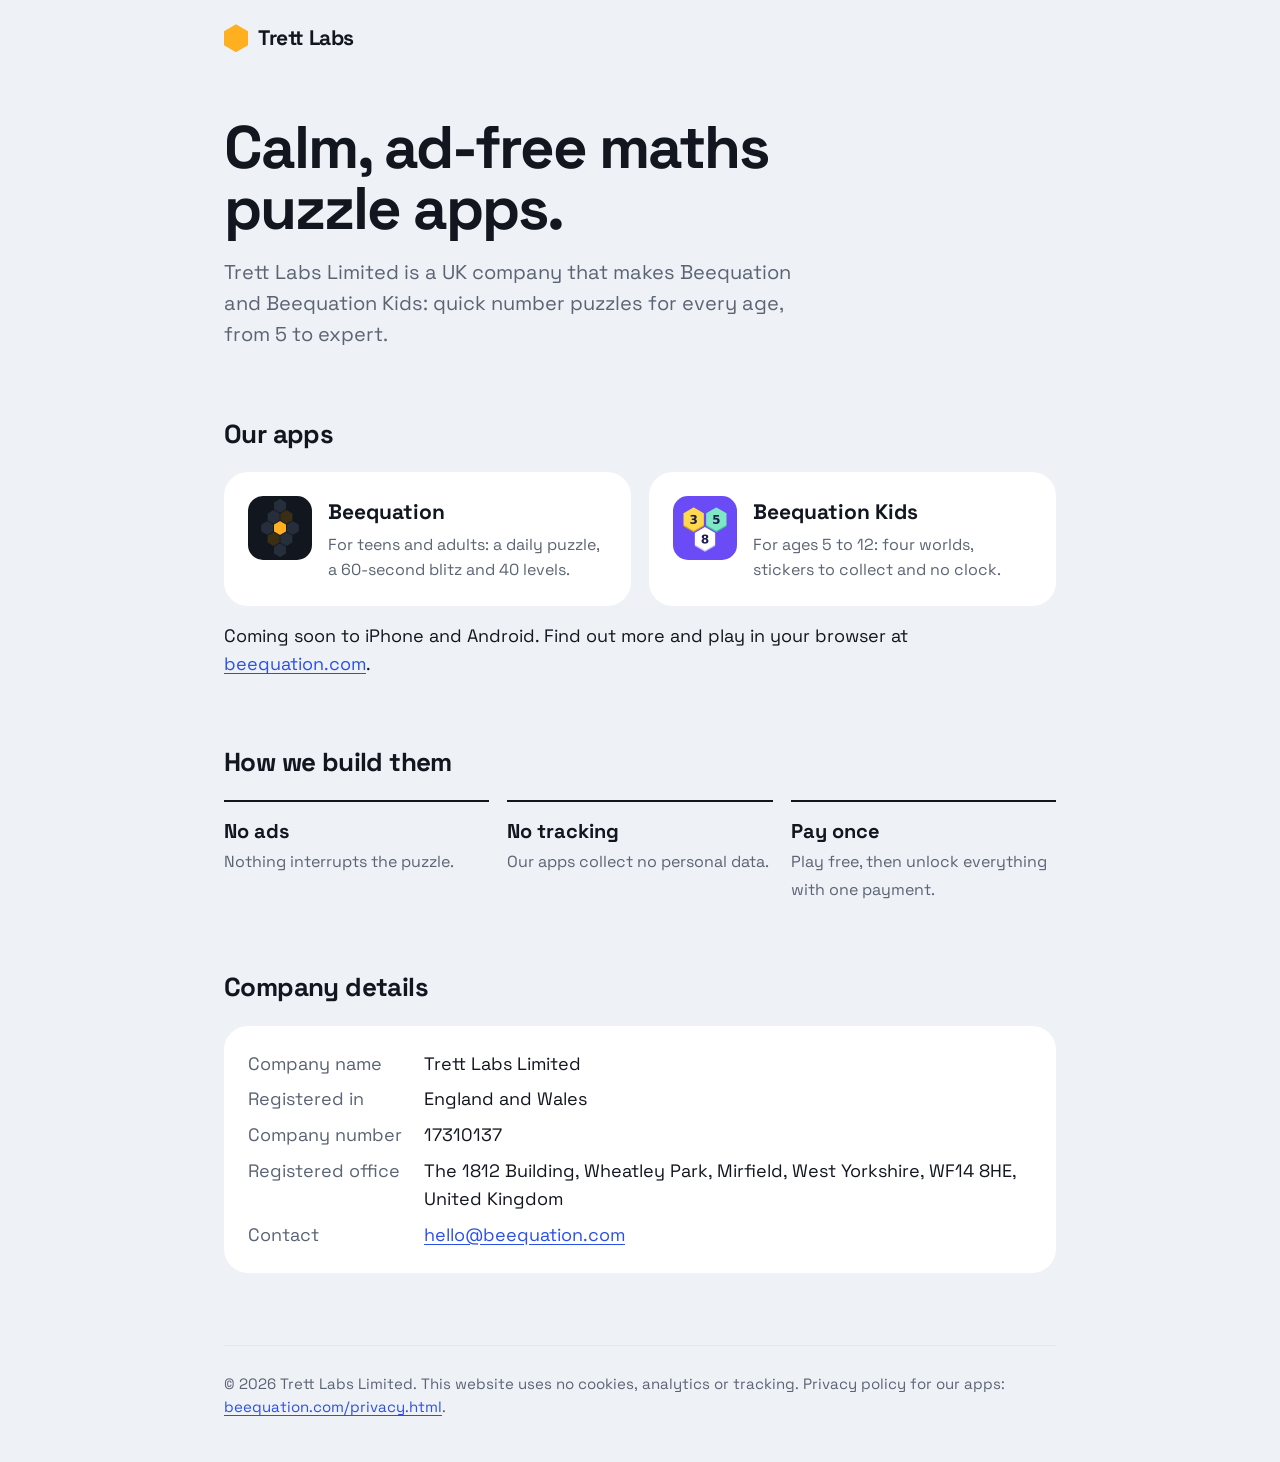
==== index.html @ b59b3526 "Trett Labs company website (trettlabs.com) One static page: what Trett Labs does, its two apps (link" ====
<!doctype html>
<html lang="en-GB">
<head>
<meta charset="utf-8">
<meta name="viewport" content="width=device-width, initial-scale=1, viewport-fit=cover">
<title>Trett Labs Limited</title>
<meta name="description" content="Trett Labs Limited makes Beequation and Beequation Kids: calm, ad-free maths puzzle apps.">
<meta property="og:title" content="Trett Labs Limited">
<meta property="og:description" content="We make Beequation and Beequation Kids: calm, ad-free maths puzzle apps.">
<meta property="og:url" content="https://trettlabs.com/">
<link rel="canonical" href="https://trettlabs.com/">
<link rel="icon" href="/assets/favicon.svg" type="image/svg+xml">
<meta name="theme-color" content="#12161F">
<link rel="stylesheet" href="/assets/fonts/fonts.css">
<style>
:root {
  --ground: #EEF1F5; --card: #FFFFFF; --ink: #12161F; --mute: #5B6474; --line: #E3E7EE;
  --cobalt: #2B50E8; --honey: #FFB020;
  color-scheme: light dark;
}
@media (prefers-color-scheme: dark) {
  :root { --ground: #0F131A; --card: #1A2030; --ink: #F2F4F8; --mute: #9AA3B2; --line: #2A3142; --cobalt: #7D95FF; }
}
* { box-sizing: border-box; }
html { -webkit-text-size-adjust: 100%; }
body { margin: 0; background: var(--ground); color: var(--ink); font: 18px/1.55 'Space Grotesk', ui-sans-serif, system-ui, -apple-system, 'Segoe UI', sans-serif; }
a { color: var(--cobalt); text-underline-offset: 3px; }
a:focus-visible { outline: 3px solid var(--honey); outline-offset: 3px; }
.wrap { max-width: 880px; margin: 0 auto; padding: 0 24px; }
.top { display: flex; align-items: center; gap: 10px; padding: 22px 0; font-weight: 700; font-size: 21px; letter-spacing: -0.4px; }
.hex { width: 24px; height: 28px; background: var(--honey); clip-path: polygon(50% 0, 100% 25%, 100% 75%, 50% 100%, 0 75%, 0 25%); flex: none; }
h1 { font-size: clamp(38px, 6vw, 60px); line-height: 1.02; letter-spacing: -2px; margin: 40px 0 18px; max-width: 16ch; }
.lede { font-size: 20px; color: var(--mute); max-width: 44ch; margin: 0; }
h2 { font-size: 26px; letter-spacing: -0.6px; margin: 64px 0 18px; }
.apps { display: grid; grid-template-columns: repeat(2, minmax(0, 1fr)); gap: 18px; }
.app { background: var(--card); border-radius: 24px; padding: 24px; display: flex; gap: 16px; align-items: flex-start; }
.app img { width: 64px; height: 64px; border-radius: 15px; flex: none; }
.app h3 { margin: 0 0 4px; font-size: 21px; }
.app p { margin: 0; color: var(--mute); font-size: 16px; }
.promise { display: grid; grid-template-columns: repeat(3, minmax(0, 1fr)); gap: 18px; }
.promise div { border-top: 2px solid var(--ink); padding-top: 14px; }
.promise b { display: block; font-size: 20px; }
.promise span { color: var(--mute); font-size: 16px; }
.details { background: var(--card); border-radius: 24px; padding: 24px; }
.details dl { display: grid; grid-template-columns: max-content 1fr; gap: 8px 22px; margin: 0; }
.details dt { color: var(--mute); }
.details dd { margin: 0; }
footer { margin: 72px 0 0; padding: 26px 0 44px; border-top: 1px solid var(--line); font-size: 15px; color: var(--mute); }
@media (max-width: 680px) {
  .apps, .promise { grid-template-columns: 1fr; }
  .details dl { grid-template-columns: 1fr; gap: 2px; }
  .details dd { margin-bottom: 10px; }
}
</style>
</head>
<body>
<div class="wrap">
  <header class="top"><span class="hex" aria-hidden="true"></span>Trett Labs</header>
  <main>
    <h1>Calm, ad-free maths puzzle apps.</h1>
    <p class="lede">Trett Labs Limited is a UK company that makes Beequation and Beequation Kids: quick number puzzles for every age, from 5 to expert.</p>

    <h2>Our apps</h2>
    <div class="apps">
      <a class="app" href="https://beequation.com/" style="text-decoration:none;color:inherit">
        <img src="/assets/beequation-icon.png" alt="">
        <div><h3>Beequation</h3><p>For teens and adults: a daily puzzle, a 60-second blitz and 40 levels.</p></div>
      </a>
      <a class="app" href="https://beequation.com/" style="text-decoration:none;color:inherit">
        <img src="/assets/beequation-kids-icon.png" alt="">
        <div><h3>Beequation Kids</h3><p>For ages 5 to 12: four worlds, stickers to collect and no clock.</p></div>
      </a>
    </div>
    <p style="margin-top:16px">Coming soon to iPhone and Android. Find out more and play in your browser at <a href="https://beequation.com/">beequation.com</a>.</p>

    <h2>How we build them</h2>
    <div class="promise">
      <div><b>No ads</b><span>Nothing interrupts the puzzle.</span></div>
      <div><b>No tracking</b><span>Our apps collect no personal data.</span></div>
      <div><b>Pay once</b><span>Play free, then unlock everything with one payment.</span></div>
    </div>

    <h2>Company details</h2>
    <div class="details">
      <dl>
        <dt>Company name</dt><dd>Trett Labs Limited</dd>
        <dt>Registered in</dt><dd>England and Wales</dd>
        <dt>Company number</dt><dd>17310137</dd>
        <dt>Registered office</dt><dd>The 1812 Building, Wheatley Park, Mirfield, West Yorkshire, WF14 8HE, United Kingdom</dd>
        <dt>Contact</dt><dd><a href="mailto:hello@beequation.com">hello@beequation.com</a></dd>
      </dl>
    </div>
  </main>
  <footer>
    © 2026 Trett Labs Limited. This website uses no cookies, analytics or tracking.
    Privacy policy for our apps: <a href="https://beequation.com/privacy.html">beequation.com/privacy.html</a>.
  </footer>
</div>
</body>
</html>
---- assets/fonts/fonts.css ----
/* Self-hosted Space Grotesk (SIL Open Font Licence: see OFL-SpaceGrotesk.txt). No requests go to Google. */
@font-face { font-family: 'Space Grotesk'; font-style: normal; font-weight: 400; font-display: swap; src: url('/assets/fonts/SpaceGrotesk_400Regular.ttf') format('truetype'); }
@font-face { font-family: 'Space Grotesk'; font-style: normal; font-weight: 700; font-display: swap; src: url('/assets/fonts/SpaceGrotesk_700Bold.ttf') format('truetype'); }
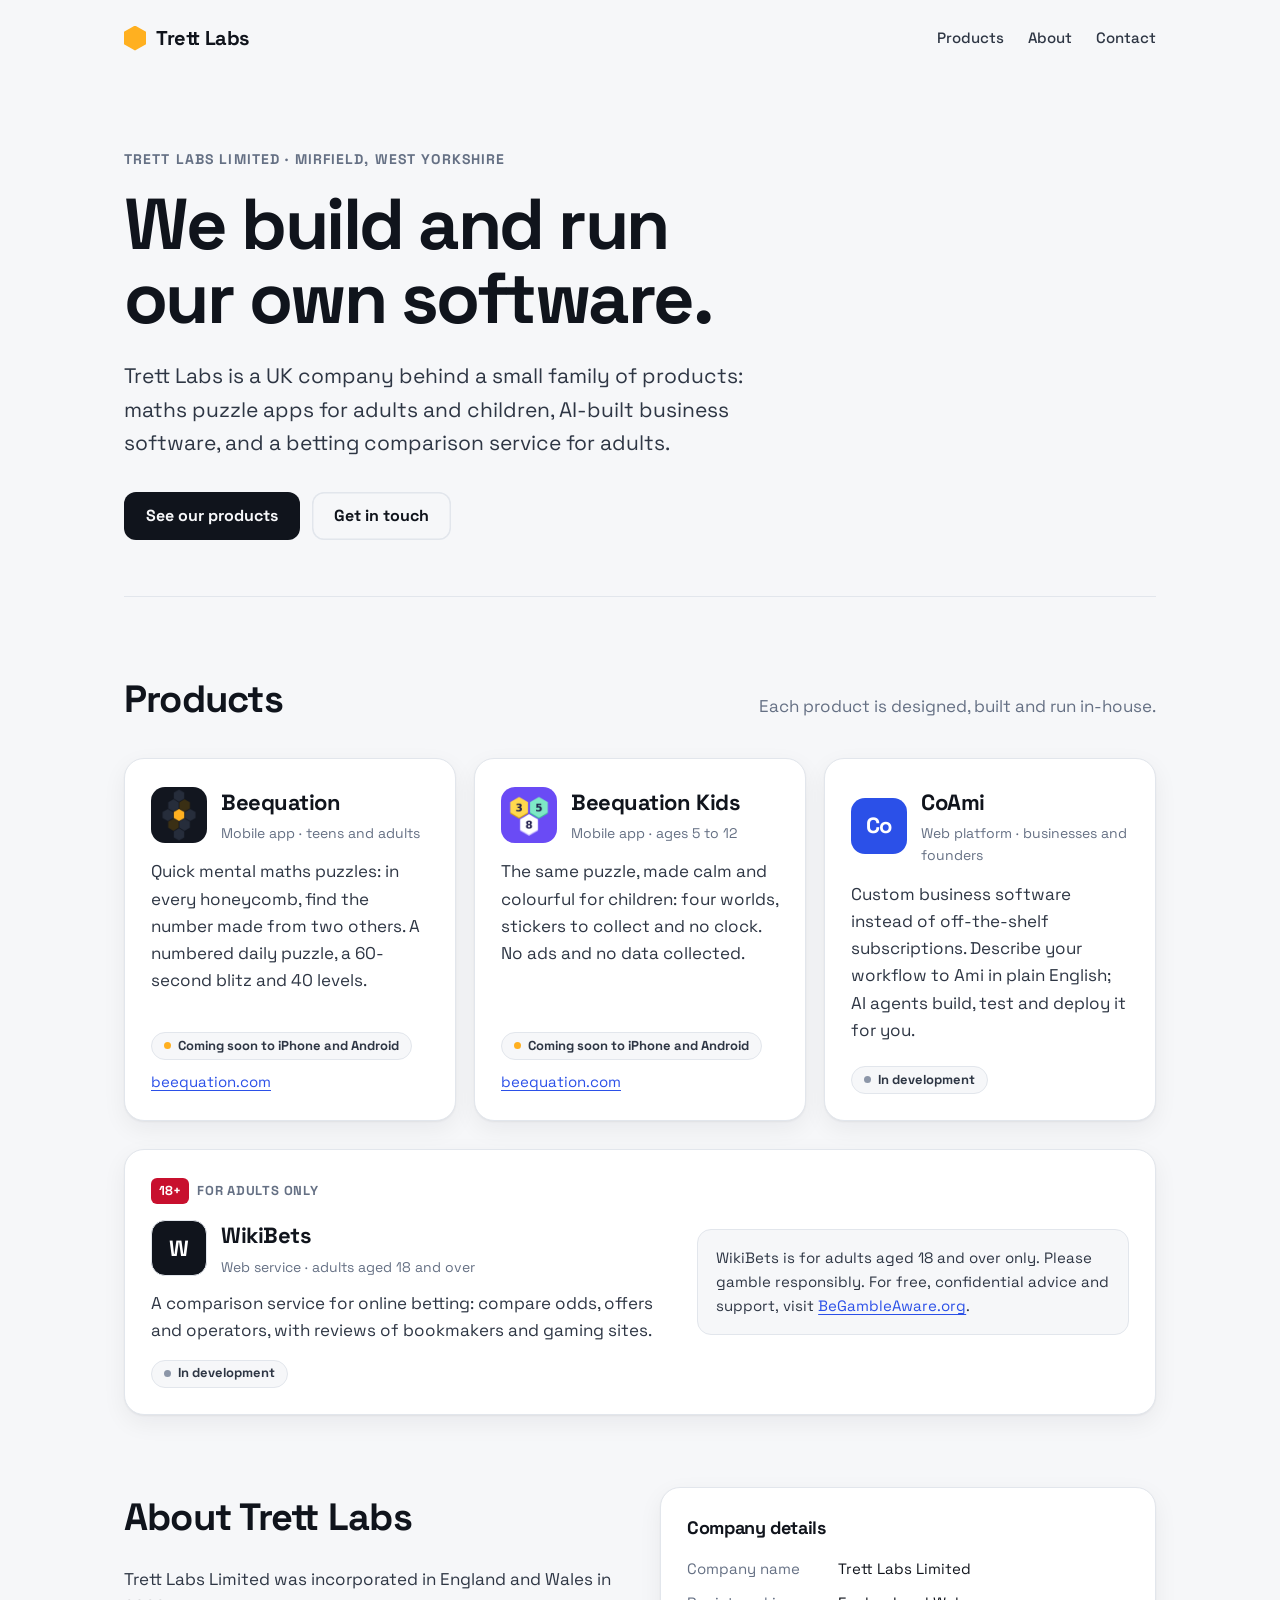
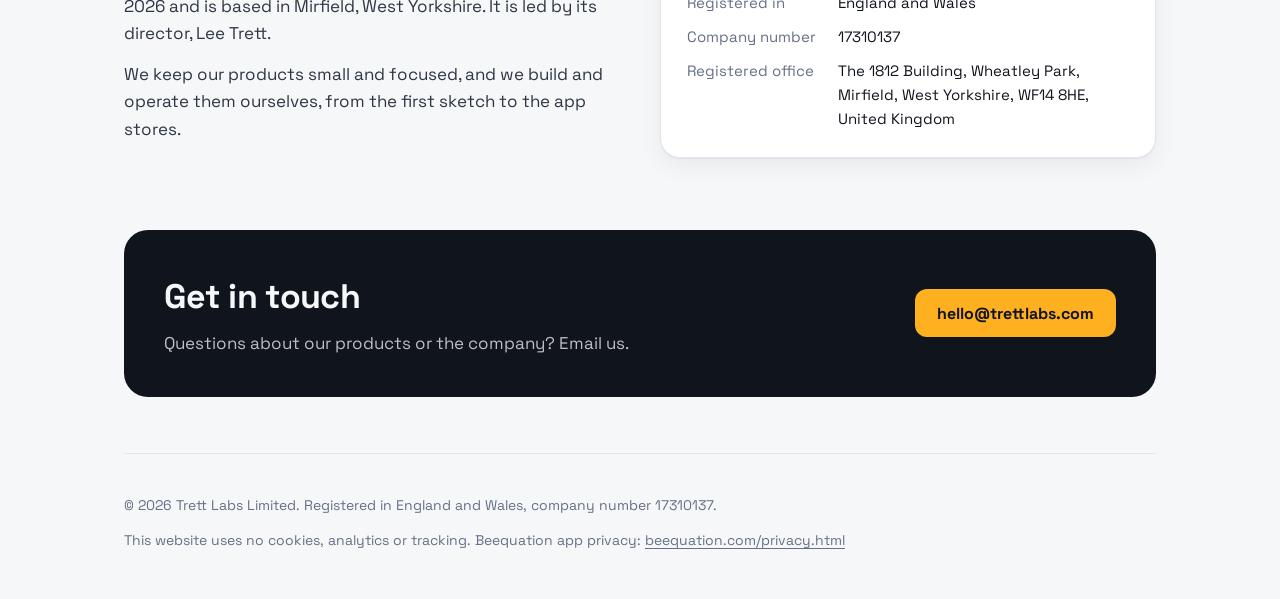
==== commit 00e3fed1: "Redesign: showcase Trett Labs products - Products: Beequation and Beequation Kids (linking to beequa" ====
--- a/index.html
+++ b/index.html
@@ -4,50 +4,106 @@
 <meta charset="utf-8">
 <meta name="viewport" content="width=device-width, initial-scale=1, viewport-fit=cover">
 <title>Trett Labs Limited</title>
-<meta name="description" content="Trett Labs Limited makes Beequation and Beequation Kids: calm, ad-free maths puzzle apps.">
+<meta name="description" content="Trett Labs Limited is a UK company that builds and runs its own software products: Beequation, Beequation Kids, CoAmi and WikiBets.">
 <meta property="og:title" content="Trett Labs Limited">
-<meta property="og:description" content="We make Beequation and Beequation Kids: calm, ad-free maths puzzle apps.">
+<meta property="og:description" content="We build and run our own software products: Beequation, Beequation Kids, CoAmi and WikiBets.">
 <meta property="og:url" content="https://trettlabs.com/">
 <link rel="canonical" href="https://trettlabs.com/">
 <link rel="icon" href="/assets/favicon.svg" type="image/svg+xml">
-<meta name="theme-color" content="#12161F">
+<meta name="theme-color" content="#F6F7F9">
 <link rel="stylesheet" href="/assets/fonts/fonts.css">
 <style>
 :root {
-  --ground: #EEF1F5; --card: #FFFFFF; --ink: #12161F; --mute: #5B6474; --line: #E3E7EE;
-  --cobalt: #2B50E8; --honey: #FFB020;
+  --bg: #F6F7F9; --surface: #FFFFFF; --ink: #10141C; --body: #2E3644; --mute: #657084; --line: #E2E6EC;
+  --accent: #FFB020; --accent-ink: #10141C; --link: #2B50E8;
+  --kids: #6A4BF5; --coami: #2B50E8; --adult: #10141C;
+  --shadow: 0 1px 2px rgba(16,20,28,.05), 0 8px 24px rgba(16,20,28,.06);
   color-scheme: light dark;
 }
 @media (prefers-color-scheme: dark) {
-  :root { --ground: #0F131A; --card: #1A2030; --ink: #F2F4F8; --mute: #9AA3B2; --line: #2A3142; --cobalt: #7D95FF; }
+  :root { --bg: #0D1117; --surface: #161C26; --ink: #F2F4F8; --body: #C9D0DB; --mute: #8C96A8; --line: #252D3A; --link: #8EA4FF;
+    --shadow: 0 1px 2px rgba(0,0,0,.4); }
 }
 * { box-sizing: border-box; }
-html { -webkit-text-size-adjust: 100%; }
-body { margin: 0; background: var(--ground); color: var(--ink); font: 18px/1.55 'Space Grotesk', ui-sans-serif, system-ui, -apple-system, 'Segoe UI', sans-serif; }
-a { color: var(--cobalt); text-underline-offset: 3px; }
-a:focus-visible { outline: 3px solid var(--honey); outline-offset: 3px; }
-.wrap { max-width: 880px; margin: 0 auto; padding: 0 24px; }
-.top { display: flex; align-items: center; gap: 10px; padding: 22px 0; font-weight: 700; font-size: 21px; letter-spacing: -0.4px; }
-.hex { width: 24px; height: 28px; background: var(--honey); clip-path: polygon(50% 0, 100% 25%, 100% 75%, 50% 100%, 0 75%, 0 25%); flex: none; }
-h1 { font-size: clamp(38px, 6vw, 60px); line-height: 1.02; letter-spacing: -2px; margin: 40px 0 18px; max-width: 16ch; }
-.lede { font-size: 20px; color: var(--mute); max-width: 44ch; margin: 0; }
-h2 { font-size: 26px; letter-spacing: -0.6px; margin: 64px 0 18px; }
-.apps { display: grid; grid-template-columns: repeat(2, minmax(0, 1fr)); gap: 18px; }
-.app { background: var(--card); border-radius: 24px; padding: 24px; display: flex; gap: 16px; align-items: flex-start; }
-.app img { width: 64px; height: 64px; border-radius: 15px; flex: none; }
-.app h3 { margin: 0 0 4px; font-size: 21px; }
-.app p { margin: 0; color: var(--mute); font-size: 16px; }
-.promise { display: grid; grid-template-columns: repeat(3, minmax(0, 1fr)); gap: 18px; }
-.promise div { border-top: 2px solid var(--ink); padding-top: 14px; }
-.promise b { display: block; font-size: 20px; }
-.promise span { color: var(--mute); font-size: 16px; }
-.details { background: var(--card); border-radius: 24px; padding: 24px; }
-.details dl { display: grid; grid-template-columns: max-content 1fr; gap: 8px 22px; margin: 0; }
+html { -webkit-text-size-adjust: 100%; scroll-behavior: smooth; }
+@media (prefers-reduced-motion: reduce) { html { scroll-behavior: auto; } }
+body { margin: 0; background: var(--bg); color: var(--body); font: 17px/1.6 'Space Grotesk', ui-sans-serif, system-ui, -apple-system, 'Segoe UI', sans-serif; }
+a { color: var(--link); text-underline-offset: 3px; }
+a:focus-visible, .btn:focus-visible { outline: 3px solid var(--accent); outline-offset: 3px; border-radius: 6px; }
+h1, h2, h3 { color: var(--ink); margin: 0; letter-spacing: -0.02em; }
+.wrap { max-width: 1080px; margin: 0 auto; padding: 0 24px; }
+
+/* header */
+.top { display: flex; align-items: center; gap: 28px; padding: 22px 0; }
+.brand { display: inline-flex; align-items: center; gap: 10px; color: var(--ink); text-decoration: none; font-weight: 700; font-size: 20px; letter-spacing: -0.02em; margin-right: auto; }
+.mark { width: 22px; height: 25px; background: var(--accent); clip-path: polygon(50% 0, 100% 25%, 100% 75%, 50% 100%, 0 75%, 0 25%); flex: none; }
+.top nav { display: flex; gap: 24px; }
+.top nav a { color: var(--body); text-decoration: none; font-size: 15px; font-weight: 500; }
+.top nav a:hover { color: var(--ink); }
+
+/* hero */
+.hero { padding: 72px 0 56px; border-bottom: 1px solid var(--line); }
+.eyebrow { font-size: 14px; font-weight: 700; letter-spacing: .08em; text-transform: uppercase; color: var(--mute); margin: 0 0 18px; }
+.hero h1 { font-size: clamp(40px, 6.4vw, 72px); line-height: 1.02; letter-spacing: -0.035em; max-width: 14ch; }
+.hero p.lede { font-size: clamp(18px, 2vw, 21px); max-width: 52ch; margin: 24px 0 32px; }
+.btns { display: flex; flex-wrap: wrap; gap: 12px; }
+.btn { display: inline-flex; align-items: center; height: 48px; padding: 0 22px; border-radius: 12px; font-weight: 700; font-size: 16px; text-decoration: none; }
+.btn.primary { background: var(--ink); color: var(--bg); }
+.btn.ghost { color: var(--ink); box-shadow: inset 0 0 0 1.5px var(--line); }
+
+/* sections */
+section { padding: 72px 0 0; scroll-margin-top: 16px; }
+.sec-head { display: flex; justify-content: space-between; align-items: baseline; gap: 20px; flex-wrap: wrap; margin-bottom: 28px; }
+.sec-head h2 { font-size: clamp(28px, 3.6vw, 38px); }
+.sec-head p { margin: 0; color: var(--mute); max-width: 46ch; }
+
+/* products */
+.grid { display: grid; grid-template-columns: repeat(3, minmax(0, 1fr)); gap: 18px; }
+.card { background: var(--surface); border: 1px solid var(--line); border-radius: 20px; padding: 26px; display: flex; flex-direction: column; gap: 14px; box-shadow: var(--shadow); }
+.card .head { display: flex; align-items: center; gap: 14px; }
+.logo { width: 56px; height: 56px; border-radius: 14px; flex: none; display: grid; place-items: center; color: #fff; font-weight: 700; font-size: 22px; letter-spacing: -0.03em; }
+.logo img { width: 56px; height: 56px; border-radius: 14px; display: block; }
+.card h3 { font-size: 22px; }
+.card .who { margin: 2px 0 0; font-size: 14px; color: var(--mute); }
+.card p.desc { margin: 0; }
+.card .foot { margin-top: auto; padding-top: 8px; display: flex; flex-wrap: wrap; gap: 10px 16px; align-items: center; font-size: 15px; }
+.pill { display: inline-flex; align-items: center; gap: 7px; height: 28px; padding: 0 12px; border-radius: 99px; font-size: 13px; font-weight: 700; background: var(--bg); color: var(--body); border: 1px solid var(--line); }
+.dot { width: 7px; height: 7px; border-radius: 50%; background: var(--accent); }
+.dot.dev { background: #8C96A8; }
+
+/* adults-only panel */
+.adults { margin-top: 28px; border: 1px solid var(--line); border-radius: 20px; background: var(--surface); padding: 26px; display: grid; grid-template-columns: minmax(0, 1.2fr) minmax(0, 1fr); gap: 28px; align-items: center; box-shadow: var(--shadow); }
+.adults .label { display: inline-flex; align-items: center; gap: 8px; font-size: 13px; font-weight: 700; letter-spacing: .06em; text-transform: uppercase; color: var(--mute); margin-bottom: 14px; }
+.age { display: inline-grid; place-items: center; min-width: 38px; height: 26px; padding: 0 6px; border-radius: 6px; background: #C8102E; color: #fff; font-size: 13px; font-weight: 700; letter-spacing: 0; }
+.adults .rg { margin: 0; padding: 16px 18px; border-radius: 14px; background: var(--bg); border: 1px solid var(--line); font-size: 15px; }
+
+/* about + details */
+.about { display: grid; grid-template-columns: minmax(0, 1fr) minmax(0, 1fr); gap: 40px; }
+.about p { margin: 0 0 14px; }
+.details { background: var(--surface); border: 1px solid var(--line); border-radius: 20px; padding: 26px; box-shadow: var(--shadow); }
+.details h3 { font-size: 18px; margin-bottom: 14px; }
+.details dl { display: grid; grid-template-columns: max-content 1fr; gap: 10px 22px; margin: 0; font-size: 15px; }
 .details dt { color: var(--mute); }
-.details dd { margin: 0; }
-footer { margin: 72px 0 0; padding: 26px 0 44px; border-top: 1px solid var(--line); font-size: 15px; color: var(--mute); }
-@media (max-width: 680px) {
-  .apps, .promise { grid-template-columns: 1fr; }
+.details dd { margin: 0; color: var(--ink); }
+
+/* contact + footer */
+.contact { margin-top: 72px; background: var(--ink); color: var(--bg); border-radius: 24px; padding: 40px; display: flex; flex-wrap: wrap; align-items: center; justify-content: space-between; gap: 20px; }
+.contact h2 { color: var(--bg); font-size: clamp(26px, 3.2vw, 34px); }
+.contact p { margin: 6px 0 0; opacity: .75; }
+.contact .btn { background: var(--accent); color: var(--accent-ink); }
+@media (prefers-color-scheme: dark) { .contact { background: var(--surface); color: var(--ink); border: 1px solid var(--line); } .contact h2 { color: var(--ink); } }
+footer { padding: 40px 0 48px; margin-top: 56px; border-top: 1px solid var(--line); font-size: 14px; color: var(--mute); display: flex; flex-wrap: wrap; justify-content: space-between; gap: 12px 28px; }
+footer a { color: var(--mute); }
+
+@media (max-width: 900px) {
+  .grid { grid-template-columns: 1fr 1fr; }
+  .adults, .about { grid-template-columns: 1fr; }
+}
+@media (max-width: 620px) {
+  .top nav { display: none; }
+  .hero { padding: 40px 0 44px; }
+  .grid { grid-template-columns: 1fr; }
+  .contact { padding: 28px 22px; }
   .details dl { grid-template-columns: 1fr; gap: 2px; }
   .details dd { margin-bottom: 10px; }
 }
@@ -55,45 +111,93 @@
 </head>
 <body>
 <div class="wrap">
-  <header class="top"><span class="hex" aria-hidden="true"></span>Trett Labs</header>
+  <header class="top">
+    <a class="brand" href="/"><span class="mark" aria-hidden="true"></span>Trett Labs</a>
+    <nav aria-label="Main"><a href="#products">Products</a><a href="#about">About</a><a href="#contact">Contact</a></nav>
+  </header>
+
   <main>
-    <h1>Calm, ad-free maths puzzle apps.</h1>
-    <p class="lede">Trett Labs Limited is a UK company that makes Beequation and Beequation Kids: quick number puzzles for every age, from 5 to expert.</p>
-
-    <h2>Our apps</h2>
-    <div class="apps">
-      <a class="app" href="https://beequation.com/" style="text-decoration:none;color:inherit">
-        <img src="/assets/beequation-icon.png" alt="">
-        <div><h3>Beequation</h3><p>For teens and adults: a daily puzzle, a 60-second blitz and 40 levels.</p></div>
-      </a>
-      <a class="app" href="https://beequation.com/" style="text-decoration:none;color:inherit">
-        <img src="/assets/beequation-kids-icon.png" alt="">
-        <div><h3>Beequation Kids</h3><p>For ages 5 to 12: four worlds, stickers to collect and no clock.</p></div>
-      </a>
-    </div>
-    <p style="margin-top:16px">Coming soon to iPhone and Android. Find out more and play in your browser at <a href="https://beequation.com/">beequation.com</a>.</p>
-
-    <h2>How we build them</h2>
-    <div class="promise">
-      <div><b>No ads</b><span>Nothing interrupts the puzzle.</span></div>
-      <div><b>No tracking</b><span>Our apps collect no personal data.</span></div>
-      <div><b>Pay once</b><span>Play free, then unlock everything with one payment.</span></div>
-    </div>
-
-    <h2>Company details</h2>
-    <div class="details">
-      <dl>
-        <dt>Company name</dt><dd>Trett Labs Limited</dd>
-        <dt>Registered in</dt><dd>England and Wales</dd>
-        <dt>Company number</dt><dd>17310137</dd>
-        <dt>Registered office</dt><dd>The 1812 Building, Wheatley Park, Mirfield, West Yorkshire, WF14 8HE, United Kingdom</dd>
-        <dt>Contact</dt><dd><a href="mailto:hello@beequation.com">hello@beequation.com</a></dd>
-      </dl>
-    </div>
+    <section class="hero" style="padding-top:72px" aria-labelledby="hero-h">
+      <p class="eyebrow">Trett Labs Limited · Mirfield, West Yorkshire</p>
+      <h1 id="hero-h">We build and run our own software.</h1>
+      <p class="lede">Trett Labs is a UK company behind a small family of products: maths puzzle apps for adults and children, AI-built business software, and a betting comparison service for adults.</p>
+      <div class="btns"><a class="btn primary" href="#products">See our products</a><a class="btn ghost" href="#contact">Get in touch</a></div>
+    </section>
+
+    <section id="products" aria-labelledby="products-h">
+      <div class="sec-head">
+        <h2 id="products-h">Products</h2>
+        <p>Each product is designed, built and run in-house.</p>
+      </div>
+      <div class="grid">
+        <article class="card" aria-labelledby="p-bq">
+          <div class="head">
+            <div class="logo"><img src="/assets/beequation-icon.png" alt=""></div>
+            <div><h3 id="p-bq">Beequation</h3><p class="who">Mobile app · teens and adults</p></div>
+          </div>
+          <p class="desc">Quick mental maths puzzles: in every honeycomb, find the number made from two others. A numbered daily puzzle, a 60-second blitz and 40 levels.</p>
+          <div class="foot"><span class="pill"><span class="dot"></span>Coming soon to iPhone and Android</span><a href="https://beequation.com/">beequation.com</a></div>
+        </article>
+        <article class="card" aria-labelledby="p-bqk">
+          <div class="head">
+            <div class="logo"><img src="/assets/beequation-kids-icon.png" alt=""></div>
+            <div><h3 id="p-bqk">Beequation Kids</h3><p class="who">Mobile app · ages 5 to 12</p></div>
+          </div>
+          <p class="desc">The same puzzle, made calm and colourful for children: four worlds, stickers to collect and no clock. No ads and no data collected.</p>
+          <div class="foot"><span class="pill"><span class="dot"></span>Coming soon to iPhone and Android</span><a href="https://beequation.com/">beequation.com</a></div>
+        </article>
+        <article class="card" aria-labelledby="p-coami">
+          <div class="head">
+            <div class="logo" style="background:var(--coami)" aria-hidden="true">Co</div>
+            <div><h3 id="p-coami">CoAmi</h3><p class="who">Web platform · businesses and founders</p></div>
+          </div>
+          <p class="desc">Custom business software instead of off-the-shelf subscriptions. Describe your workflow to Ami in plain English; AI agents build, test and deploy it for you.</p>
+          <div class="foot"><span class="pill"><span class="dot dev"></span>In development</span></div>
+        </article>
+      </div>
+
+      <div class="adults" aria-labelledby="p-wb">
+        <div>
+          <div class="label"><span class="age" aria-label="Adults only, 18 and over">18+</span>For adults only</div>
+          <div class="head" style="display:flex;align-items:center;gap:14px;margin-bottom:12px">
+            <div class="logo" style="background:var(--adult);border:1px solid var(--line)" aria-hidden="true">W</div>
+            <div><h3 id="p-wb" style="font-size:22px">WikiBets</h3><p class="who" style="margin:2px 0 0;font-size:14px;color:var(--mute)">Web service · adults aged 18 and over</p></div>
+          </div>
+          <p style="margin:0 0 14px">A comparison service for online betting: compare odds, offers and operators, with reviews of bookmakers and gaming sites.</p>
+          <span class="pill"><span class="dot dev"></span>In development</span>
+        </div>
+        <p class="rg">WikiBets is for adults aged 18 and over only. Please gamble responsibly. For free, confidential advice and support, visit <a href="https://www.begambleaware.org/">BeGambleAware.org</a>.</p>
+      </div>
+    </section>
+
+    <section id="about" aria-labelledby="about-h">
+      <div class="about">
+        <div>
+          <h2 id="about-h" style="font-size:clamp(28px,3.6vw,38px);margin-bottom:18px">About Trett Labs</h2>
+          <p>Trett Labs Limited was incorporated in England and Wales in 2026 and is based in Mirfield, West Yorkshire. It is led by its director, Lee Trett.</p>
+          <p>We keep our products small and focused, and we build and operate them ourselves, from the first sketch to the app stores.</p>
+        </div>
+        <div class="details" aria-labelledby="company-h">
+          <h3 id="company-h">Company details</h3>
+          <dl>
+            <dt>Company name</dt><dd>Trett Labs Limited</dd>
+            <dt>Registered in</dt><dd>England and Wales</dd>
+            <dt>Company number</dt><dd>17310137</dd>
+            <dt>Registered office</dt><dd>The 1812 Building, Wheatley Park, Mirfield, West Yorkshire, WF14 8HE, United Kingdom</dd>
+          </dl>
+        </div>
+      </div>
+    </section>
+
+    <section id="contact" class="contact" aria-labelledby="contact-h">
+      <div><h2 id="contact-h">Get in touch</h2><p>Questions about our products or the company? Email us.</p></div>
+      <a class="btn" href="mailto:hello@trettlabs.com">hello@trettlabs.com</a>
+    </section>
   </main>
+
   <footer>
-    © 2026 Trett Labs Limited. This website uses no cookies, analytics or tracking.
-    Privacy policy for our apps: <a href="https://beequation.com/privacy.html">beequation.com/privacy.html</a>.
+    <span>© 2026 Trett Labs Limited. Registered in England and Wales, company number 17310137.</span>
+    <span>This website uses no cookies, analytics or tracking. Beequation app privacy: <a href="https://beequation.com/privacy.html">beequation.com/privacy.html</a></span>
   </footer>
 </div>
 </body>
--- a/assets/fonts/fonts.css
+++ b/assets/fonts/fonts.css
@@ -1,3 +1,4 @@
 /* Self-hosted Space Grotesk (SIL Open Font Licence: see OFL-SpaceGrotesk.txt). No requests go to Google. */
 @font-face { font-family: 'Space Grotesk'; font-style: normal; font-weight: 400; font-display: swap; src: url('/assets/fonts/SpaceGrotesk_400Regular.ttf') format('truetype'); }
+@font-face { font-family: 'Space Grotesk'; font-style: normal; font-weight: 500; font-display: swap; src: url('/assets/fonts/SpaceGrotesk_500Medium.ttf') format('truetype'); }
 @font-face { font-family: 'Space Grotesk'; font-style: normal; font-weight: 700; font-display: swap; src: url('/assets/fonts/SpaceGrotesk_700Bold.ttf') format('truetype'); }
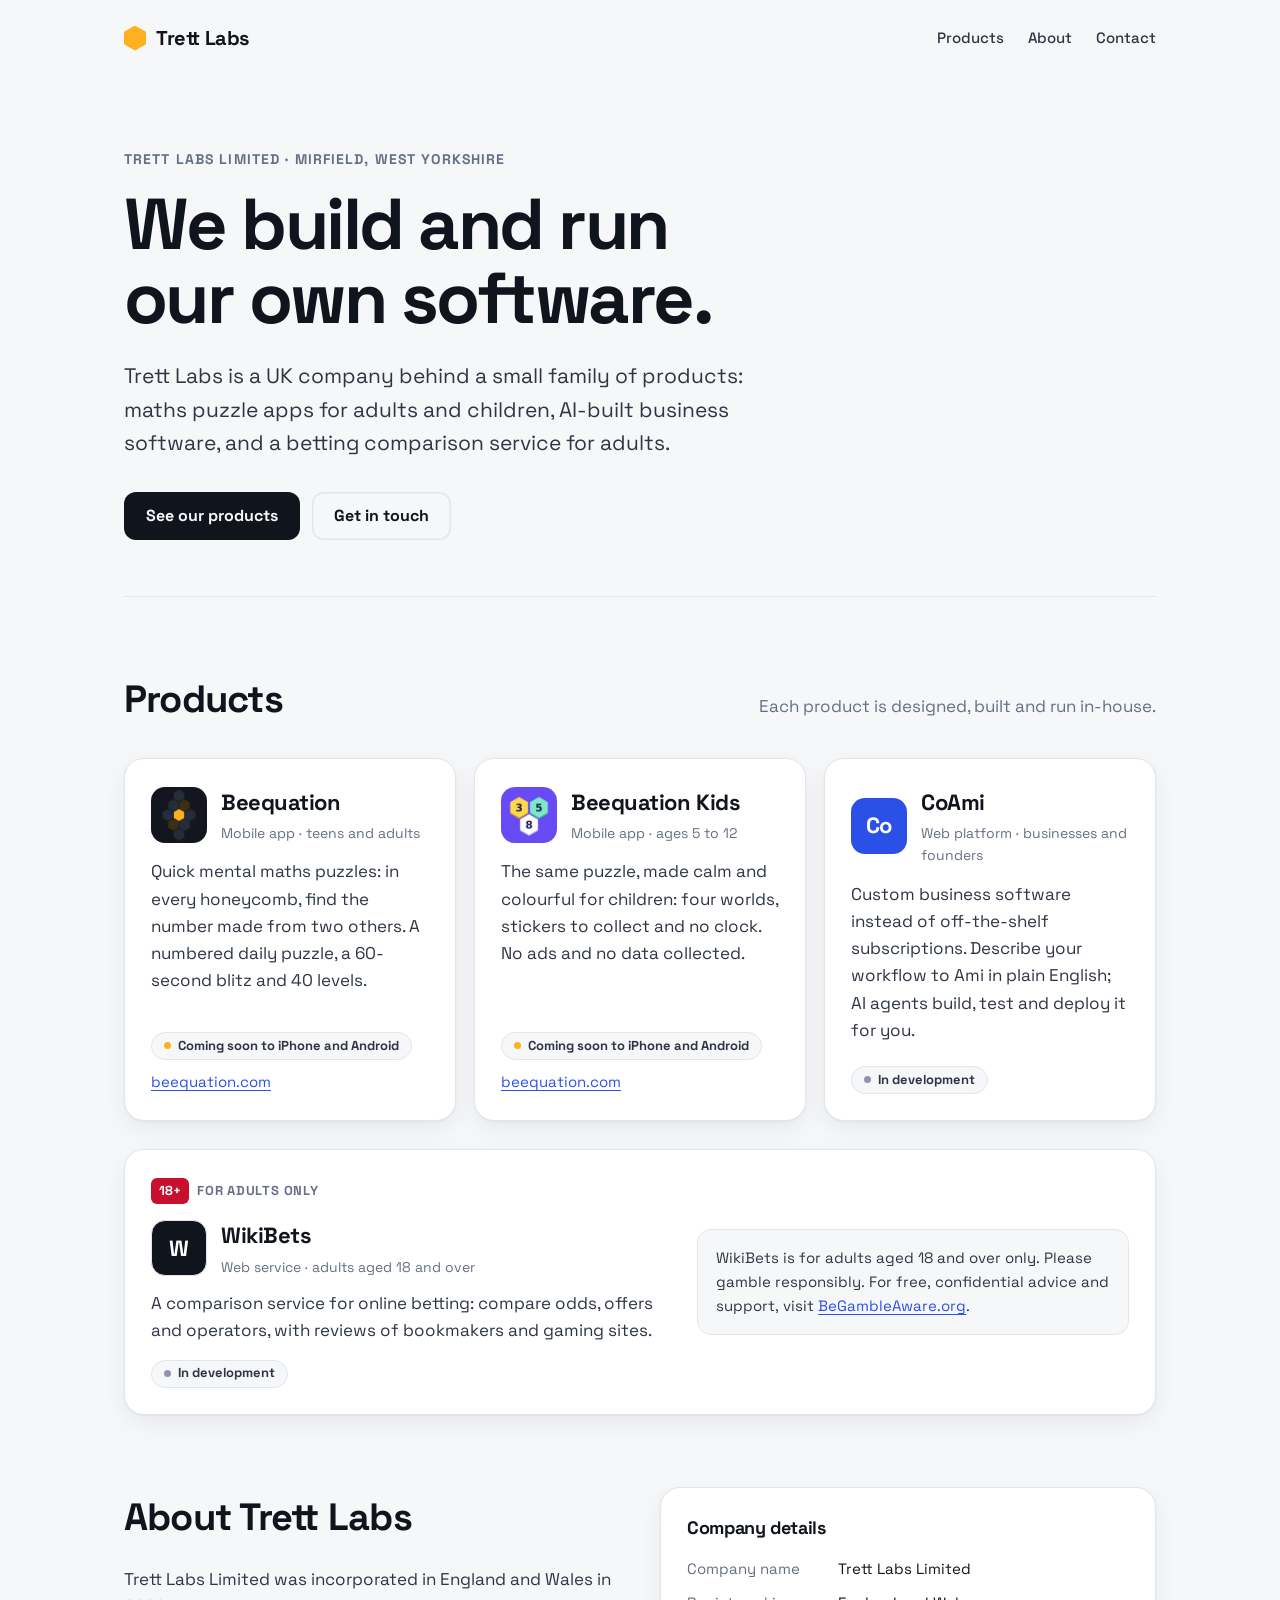
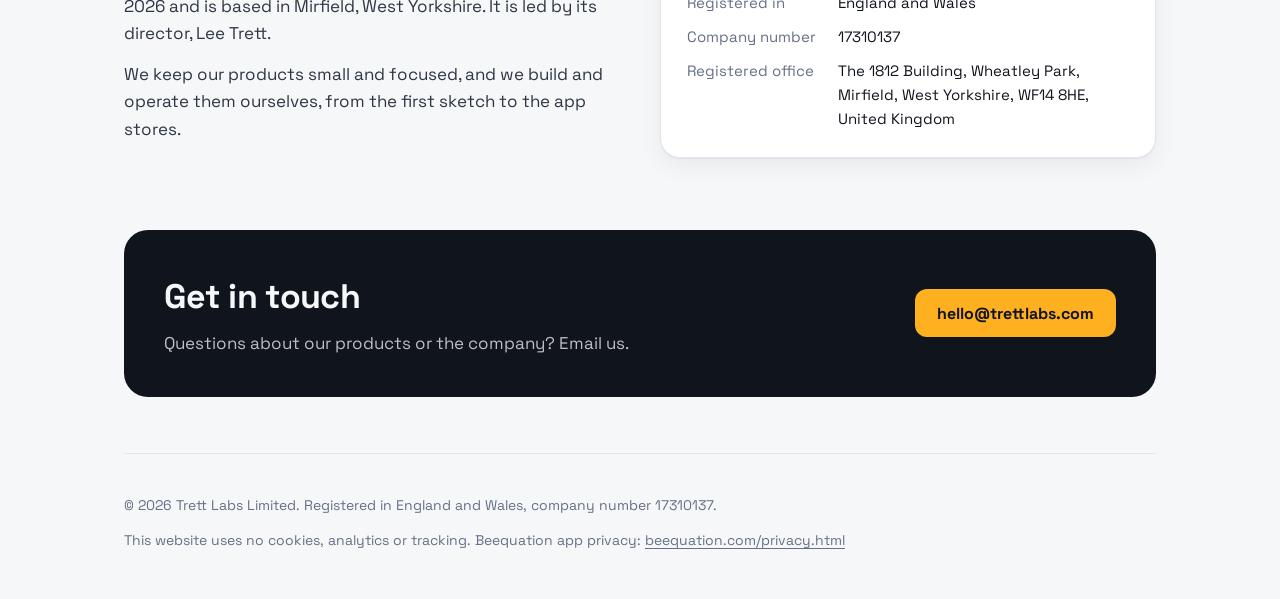
==== commit 350b0f52: "SEO: robots, sitemap, Organization data, share image - robots.txt, sitemap.xml, llms.txt; noindex on" ====
--- a/index.html
+++ b/index.html
@@ -3,12 +3,21 @@
 <head>
 <meta charset="utf-8">
 <meta name="viewport" content="width=device-width, initial-scale=1, viewport-fit=cover">
-<title>Trett Labs Limited</title>
+<title>Trett Labs Limited: UK software studio behind Beequation and CoAmi</title>
 <meta name="description" content="Trett Labs Limited is a UK company that builds and runs its own software products: Beequation, Beequation Kids, CoAmi and WikiBets.">
-<meta property="og:title" content="Trett Labs Limited">
-<meta property="og:description" content="We build and run our own software products: Beequation, Beequation Kids, CoAmi and WikiBets.">
+<link rel="canonical" href="https://trettlabs.com/">
+<meta property="og:type" content="website">
+<meta property="og:site_name" content="Trett Labs">
+<meta property="og:title" content="Trett Labs Limited: UK software studio behind Beequation and CoAmi">
+<meta property="og:description" content="Trett Labs Limited is a UK company that builds and runs its own software products: Beequation, Beequation Kids, CoAmi and WikiBets.">
 <meta property="og:url" content="https://trettlabs.com/">
-<link rel="canonical" href="https://trettlabs.com/">
+<meta property="og:image" content="https://trettlabs.com/assets/og-image.png">
+<meta property="og:image:width" content="1200">
+<meta property="og:image:height" content="630">
+<meta property="og:image:alt" content="Trett Labs: we build and run our own software. Beequation, Beequation Kids and CoAmi.">
+<meta name="twitter:card" content="summary_large_image">
+<link rel="apple-touch-icon" href="/assets/logo.png">
+<script type="application/ld+json">{"@context":"https://schema.org","@graph":[{"@type":"Organization","@id":"https://trettlabs.com/#org","name":"Trett Labs","legalName":"Trett Labs Limited","url":"https://trettlabs.com/","logo":"https://trettlabs.com/assets/logo.png","image":"https://trettlabs.com/assets/og-image.png","email":"hello@trettlabs.com","foundingDate":"2026","founder":{"@type":"Person","name":"Lee Trett","jobTitle":"Director"},"identifier":{"@type":"PropertyValue","propertyID":"Companies House company number","value":"17310137"},"address":{"@type":"PostalAddress","streetAddress":"The 1812 Building, Wheatley Park","addressLocality":"Mirfield","addressRegion":"West Yorkshire","postalCode":"WF14 8HE","addressCountry":"GB"},"areaServed":"GB"},{"@type":"WebSite","@id":"https://trettlabs.com/#website","url":"https://trettlabs.com/","name":"Trett Labs","inLanguage":"en-GB","publisher":{"@id":"https://trettlabs.com/#org"}}]}</script>
 <link rel="icon" href="/assets/favicon.svg" type="image/svg+xml">
 <meta name="theme-color" content="#F6F7F9">
 <link rel="stylesheet" href="/assets/fonts/fonts.css">
@@ -132,7 +141,7 @@
       <div class="grid">
         <article class="card" aria-labelledby="p-bq">
           <div class="head">
-            <div class="logo"><img src="/assets/beequation-icon.png" alt=""></div>
+            <div class="logo"><img src="/assets/beequation-icon.webp" width="512" height="512" alt="Beequation app icon"></div>
             <div><h3 id="p-bq">Beequation</h3><p class="who">Mobile app · teens and adults</p></div>
           </div>
           <p class="desc">Quick mental maths puzzles: in every honeycomb, find the number made from two others. A numbered daily puzzle, a 60-second blitz and 40 levels.</p>
@@ -140,7 +149,7 @@
         </article>
         <article class="card" aria-labelledby="p-bqk">
           <div class="head">
-            <div class="logo"><img src="/assets/beequation-kids-icon.png" alt=""></div>
+            <div class="logo"><img src="/assets/beequation-kids-icon.webp" width="512" height="512" alt="Beequation Kids app icon"></div>
             <div><h3 id="p-bqk">Beequation Kids</h3><p class="who">Mobile app · ages 5 to 12</p></div>
           </div>
           <p class="desc">The same puzzle, made calm and colourful for children: four worlds, stickers to collect and no clock. No ads and no data collected.</p>
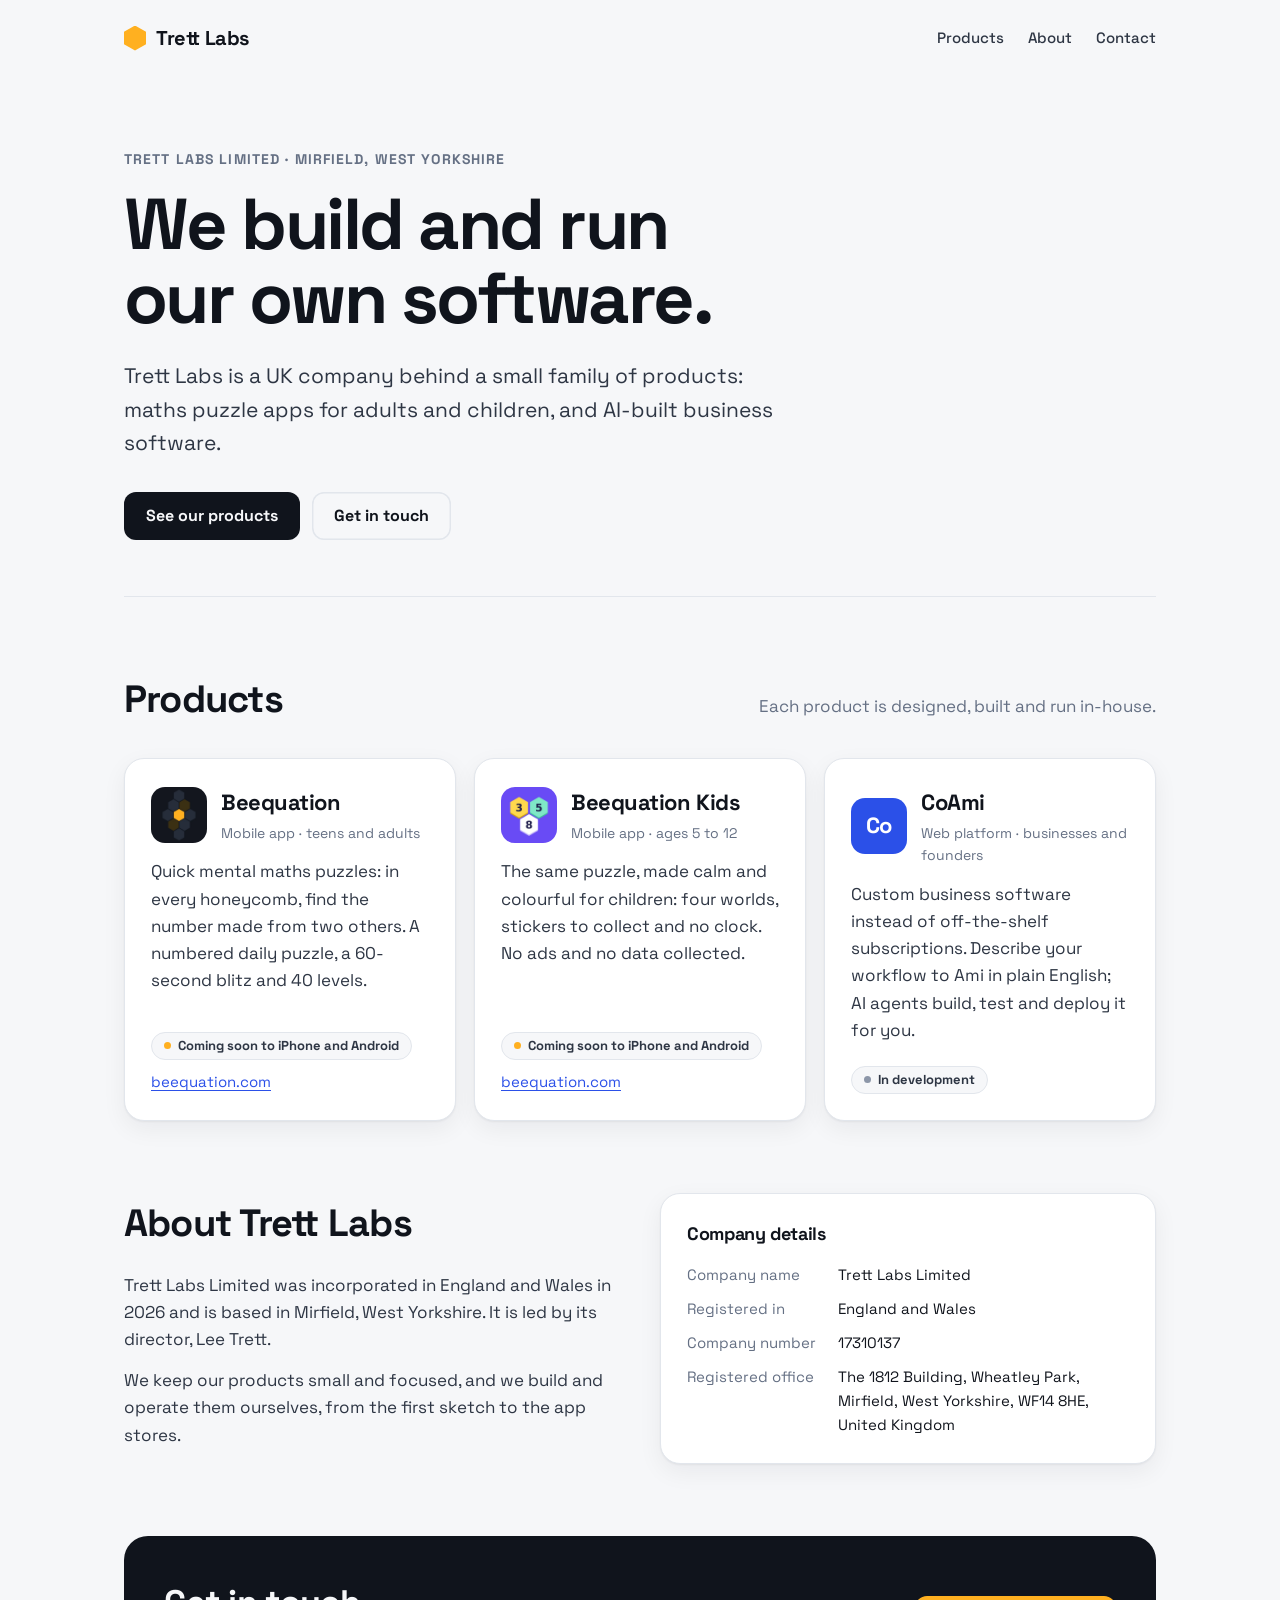
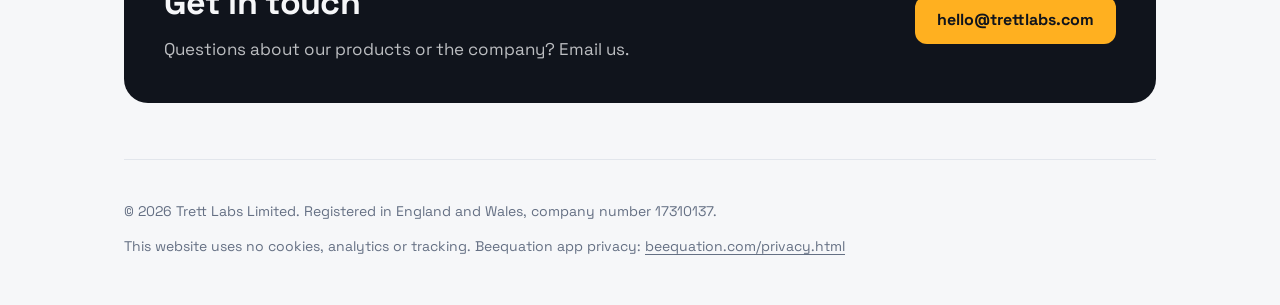
==== commit 44ea4b2d: "Remove WikiBets Drops the 18+ WikiBets panel and its styles, and the betting mentions in the intro, " ====
--- a/index.html
+++ b/index.html
@@ -4,12 +4,12 @@
 <meta charset="utf-8">
 <meta name="viewport" content="width=device-width, initial-scale=1, viewport-fit=cover">
 <title>Trett Labs Limited: UK software studio behind Beequation and CoAmi</title>
-<meta name="description" content="Trett Labs Limited is a UK company that builds and runs its own software products: Beequation, Beequation Kids, CoAmi and WikiBets.">
+<meta name="description" content="Trett Labs Limited is a UK company that builds and runs its own software products: Beequation, Beequation Kids and CoAmi.">
 <link rel="canonical" href="https://trettlabs.com/">
 <meta property="og:type" content="website">
 <meta property="og:site_name" content="Trett Labs">
 <meta property="og:title" content="Trett Labs Limited: UK software studio behind Beequation and CoAmi">
-<meta property="og:description" content="Trett Labs Limited is a UK company that builds and runs its own software products: Beequation, Beequation Kids, CoAmi and WikiBets.">
+<meta property="og:description" content="Trett Labs Limited is a UK company that builds and runs its own software products: Beequation, Beequation Kids and CoAmi.">
 <meta property="og:url" content="https://trettlabs.com/">
 <meta property="og:image" content="https://trettlabs.com/assets/og-image.png">
 <meta property="og:image:width" content="1200">
@@ -25,7 +25,7 @@
 :root {
   --bg: #F6F7F9; --surface: #FFFFFF; --ink: #10141C; --body: #2E3644; --mute: #657084; --line: #E2E6EC;
   --accent: #FFB020; --accent-ink: #10141C; --link: #2B50E8;
-  --kids: #6A4BF5; --coami: #2B50E8; --adult: #10141C;
+  --kids: #6A4BF5; --coami: #2B50E8;
   --shadow: 0 1px 2px rgba(16,20,28,.05), 0 8px 24px rgba(16,20,28,.06);
   color-scheme: light dark;
 }
@@ -80,11 +80,6 @@
 .dot { width: 7px; height: 7px; border-radius: 50%; background: var(--accent); }
 .dot.dev { background: #8C96A8; }
 
-/* adults-only panel */
-.adults { margin-top: 28px; border: 1px solid var(--line); border-radius: 20px; background: var(--surface); padding: 26px; display: grid; grid-template-columns: minmax(0, 1.2fr) minmax(0, 1fr); gap: 28px; align-items: center; box-shadow: var(--shadow); }
-.adults .label { display: inline-flex; align-items: center; gap: 8px; font-size: 13px; font-weight: 700; letter-spacing: .06em; text-transform: uppercase; color: var(--mute); margin-bottom: 14px; }
-.age { display: inline-grid; place-items: center; min-width: 38px; height: 26px; padding: 0 6px; border-radius: 6px; background: #C8102E; color: #fff; font-size: 13px; font-weight: 700; letter-spacing: 0; }
-.adults .rg { margin: 0; padding: 16px 18px; border-radius: 14px; background: var(--bg); border: 1px solid var(--line); font-size: 15px; }
 
 /* about + details */
 .about { display: grid; grid-template-columns: minmax(0, 1fr) minmax(0, 1fr); gap: 40px; }
@@ -106,7 +101,7 @@
 
 @media (max-width: 900px) {
   .grid { grid-template-columns: 1fr 1fr; }
-  .adults, .about { grid-template-columns: 1fr; }
+  .about { grid-template-columns: 1fr; }
 }
 @media (max-width: 620px) {
   .top nav { display: none; }
@@ -129,7 +124,7 @@
     <section class="hero" style="padding-top:72px" aria-labelledby="hero-h">
       <p class="eyebrow">Trett Labs Limited · Mirfield, West Yorkshire</p>
       <h1 id="hero-h">We build and run our own software.</h1>
-      <p class="lede">Trett Labs is a UK company behind a small family of products: maths puzzle apps for adults and children, AI-built business software, and a betting comparison service for adults.</p>
+      <p class="lede">Trett Labs is a UK company behind a small family of products: maths puzzle apps for adults and children, and AI-built business software.</p>
       <div class="btns"><a class="btn primary" href="#products">See our products</a><a class="btn ghost" href="#contact">Get in touch</a></div>
     </section>
 
@@ -163,19 +158,6 @@
           <p class="desc">Custom business software instead of off-the-shelf subscriptions. Describe your workflow to Ami in plain English; AI agents build, test and deploy it for you.</p>
           <div class="foot"><span class="pill"><span class="dot dev"></span>In development</span></div>
         </article>
-      </div>
-
-      <div class="adults" aria-labelledby="p-wb">
-        <div>
-          <div class="label"><span class="age" aria-label="Adults only, 18 and over">18+</span>For adults only</div>
-          <div class="head" style="display:flex;align-items:center;gap:14px;margin-bottom:12px">
-            <div class="logo" style="background:var(--adult);border:1px solid var(--line)" aria-hidden="true">W</div>
-            <div><h3 id="p-wb" style="font-size:22px">WikiBets</h3><p class="who" style="margin:2px 0 0;font-size:14px;color:var(--mute)">Web service · adults aged 18 and over</p></div>
-          </div>
-          <p style="margin:0 0 14px">A comparison service for online betting: compare odds, offers and operators, with reviews of bookmakers and gaming sites.</p>
-          <span class="pill"><span class="dot dev"></span>In development</span>
-        </div>
-        <p class="rg">WikiBets is for adults aged 18 and over only. Please gamble responsibly. For free, confidential advice and support, visit <a href="https://www.begambleaware.org/">BeGambleAware.org</a>.</p>
       </div>
     </section>
 
